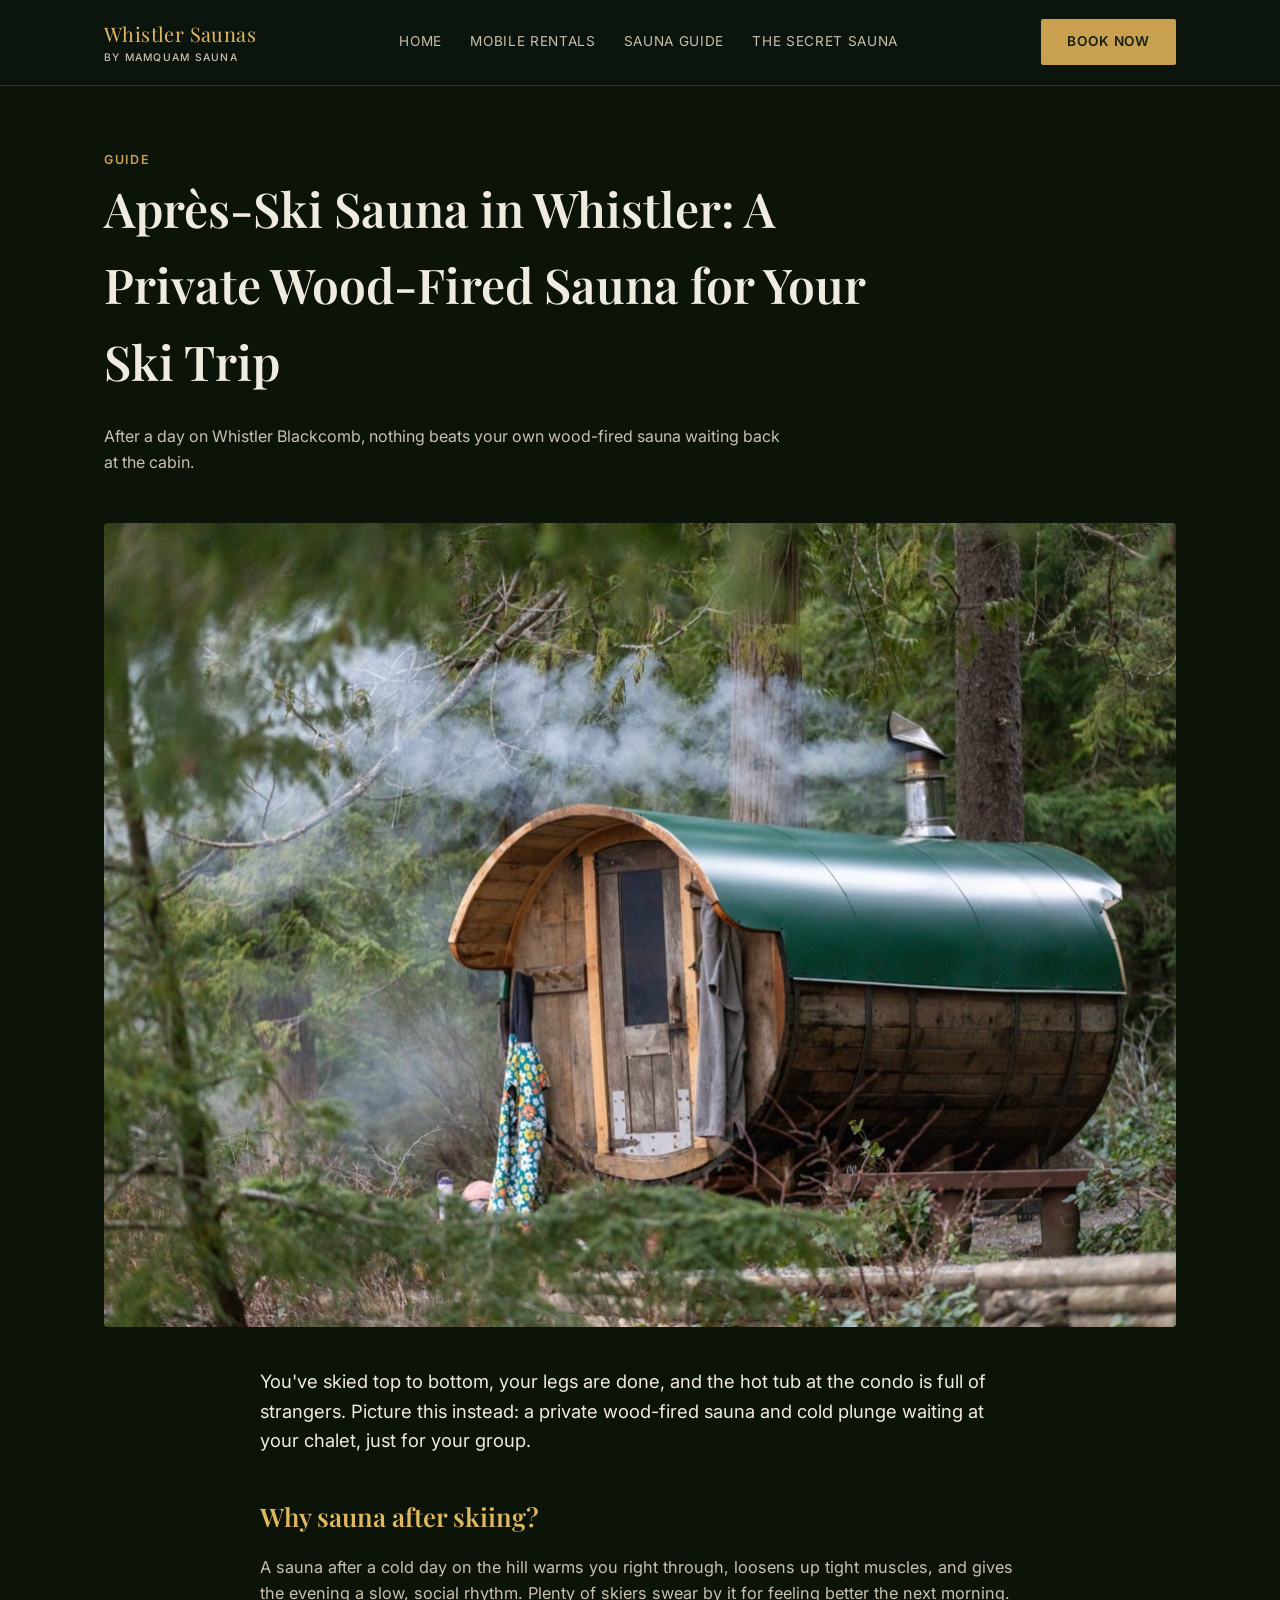
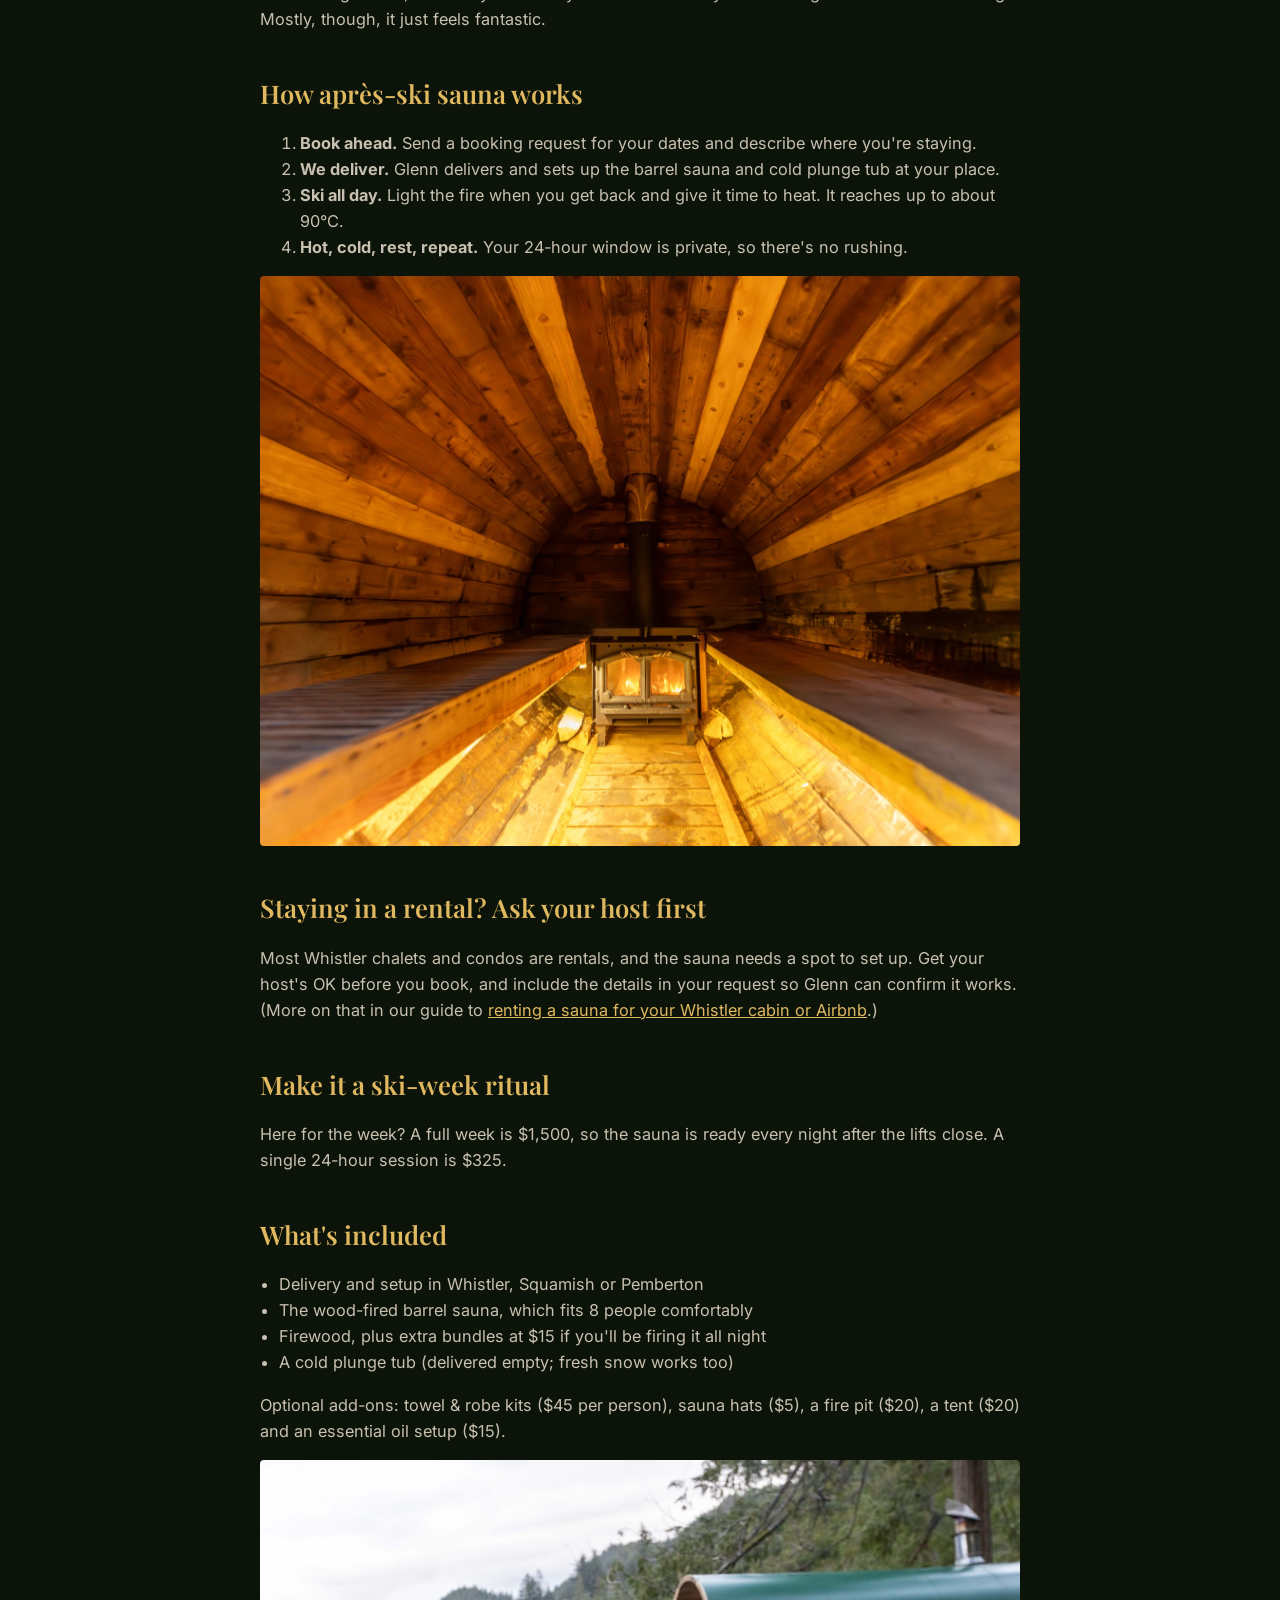
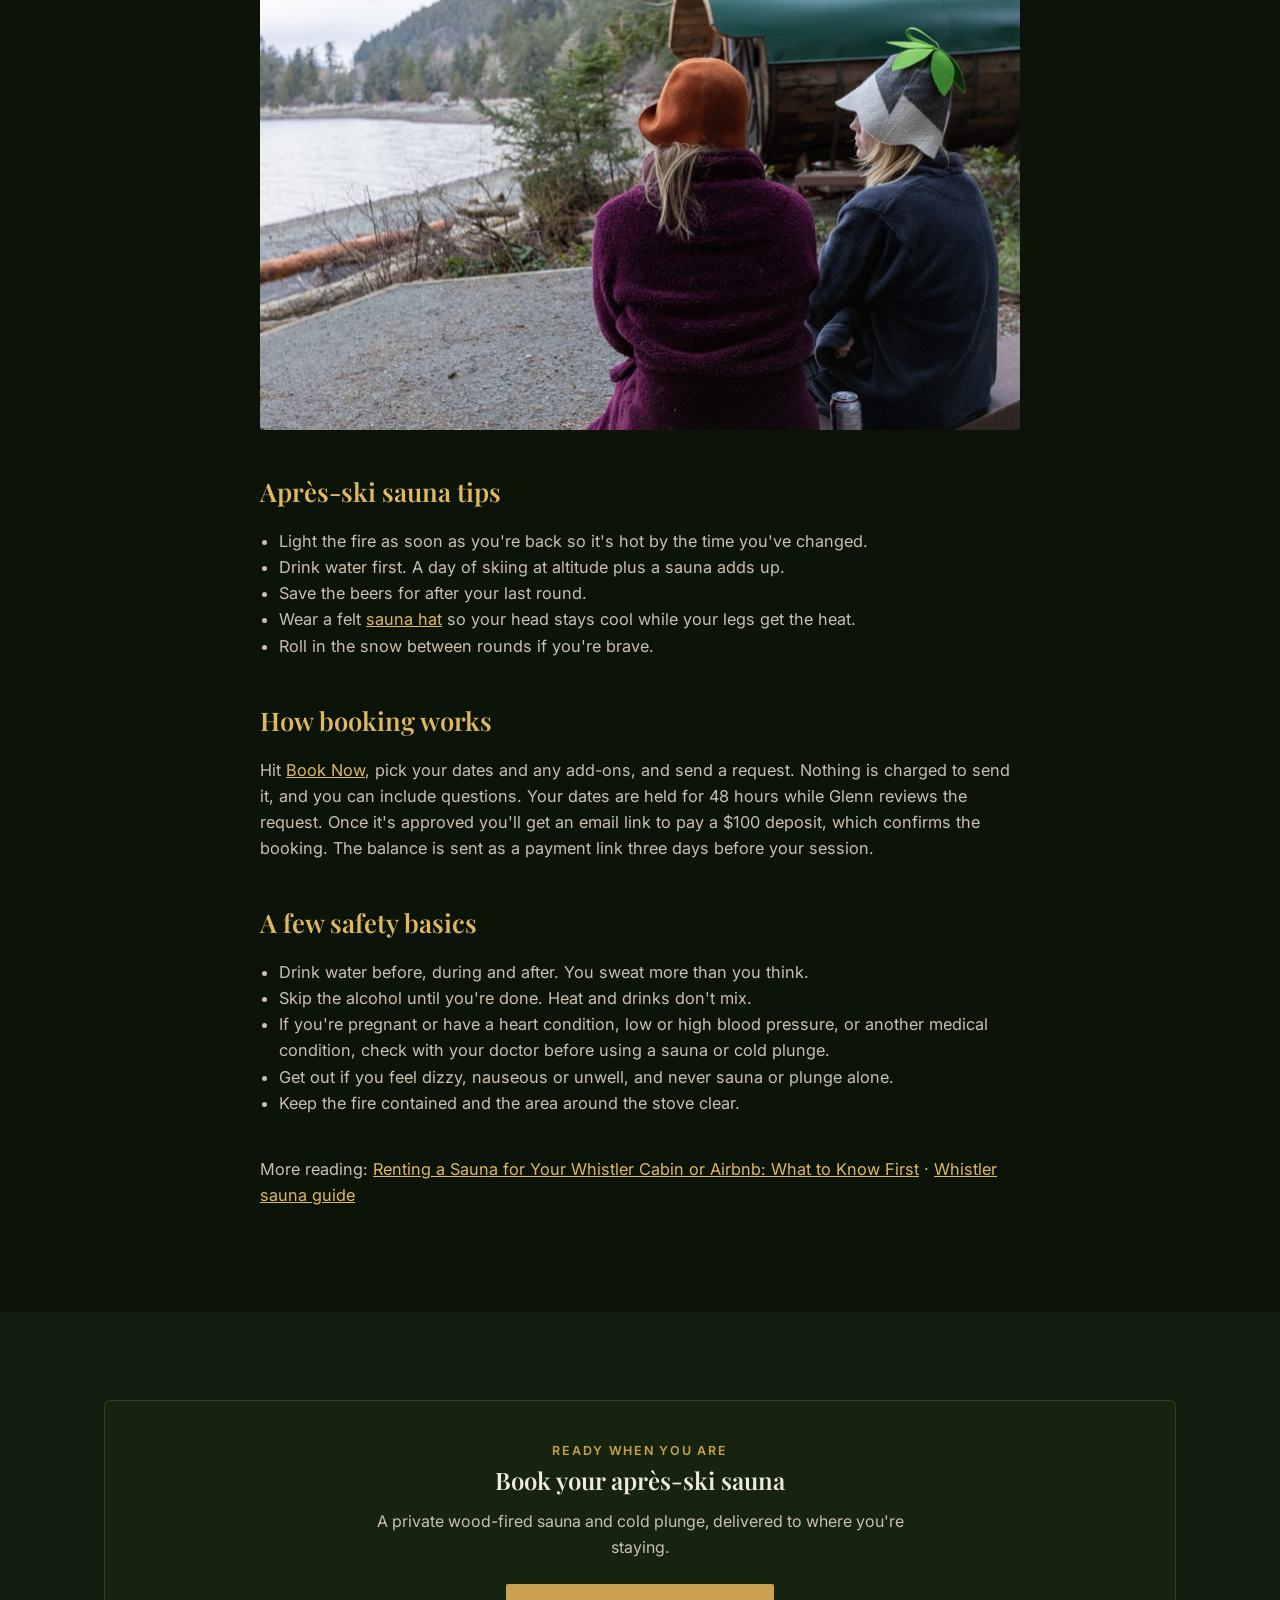
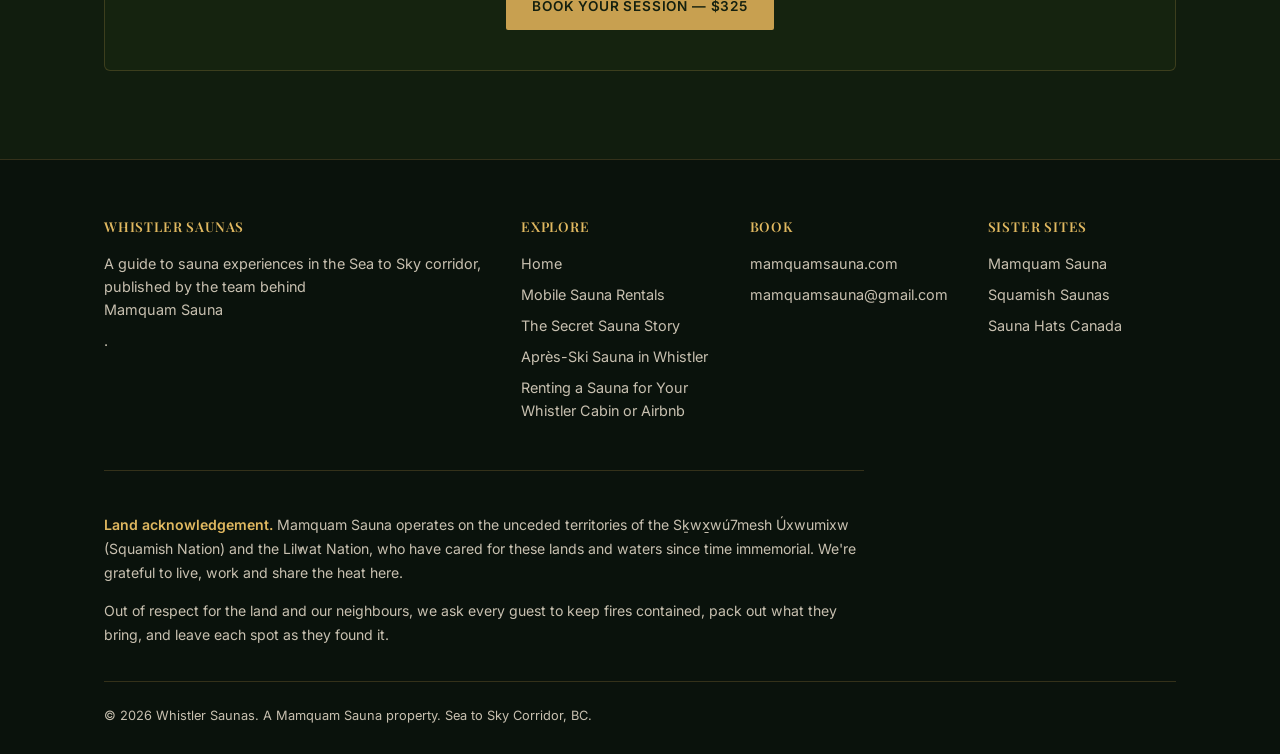
==== apres-ski-sauna-whistler.html @ ff3e61a5 "Add 2 guide posts, link them in footer and sitemap Co-Authored-By: Claude Opus 5.5 <noreply@anthropi" ====
<!DOCTYPE html>
<html lang="en">
<head>
<meta charset="UTF-8" />
<meta name="viewport" content="width=device-width, initial-scale=1.0" />
<title>Après-Ski Sauna in Whistler: A Private Wood-Fired Sauna for Your Ski Trip</title>
<meta name="description" content="Add a private wood-fired sauna and cold plunge to your Whistler ski trip. How après-ski sauna works, what it costs, and how to book delivery to your chalet or cabin." />
<meta name="robots" content="index, follow" />
<link rel="canonical" href="https://www.saunawhistler.com/apres-ski-sauna-whistler.html" />
<meta property="og:type" content="article" />
<meta property="og:title" content="Après-Ski Sauna in Whistler: A Private Wood-Fired Sauna for Your Ski Trip" />
<meta property="og:description" content="Add a private wood-fired sauna and cold plunge to your Whistler ski trip. How après-ski sauna works, what it costs, and how to book delivery to your chalet or cabin." />
<meta property="og:url" content="https://www.saunawhistler.com/apres-ski-sauna-whistler.html" />
<meta property="og:image" content="https://www.saunawhistler.com/img/sauna-steam.jpg" />
<link rel="stylesheet" href="style.css" />
<script type="application/ld+json">
{
  "@context": "https://schema.org",
  "@type": "Article",
  "headline": "Après-Ski Sauna in Whistler: A Private Wood-Fired Sauna for Your Ski Trip",
  "description": "Add a private wood-fired sauna and cold plunge to your Whistler ski trip. How après-ski sauna works, what it costs, and how to book delivery to your chalet or cabin.",
  "image": "https://www.saunawhistler.com/img/sauna-steam.jpg",
  "datePublished": "2026-10-19",
  "dateModified": "2026-10-19",
  "author": {
    "@type": "Organization",
    "name": "Mamquam Sauna"
  },
  "publisher": {
    "@type": "Organization",
    "name": "Whistler Saunas"
  },
  "mainEntityOfPage": "https://www.saunawhistler.com/apres-ski-sauna-whistler.html"
}
</script>
</head>
<body>

<header class="site">
  <div class="bar">
    <div class="brand">Whistler Saunas<small>By Mamquam Sauna</small></div>
    <nav class="main">
      <a href="index.html">Home</a>
      <a href="mobile-sauna-rentals-whistler.html">Mobile Rentals</a>
      <a href="whistler-saunas-guide.html">Sauna Guide</a>
      <a href="mamquam-sauna.html">The Secret Sauna</a>
    </nav>
    <button class="hamburger" type="button" aria-label="Menu" aria-expanded="false">&#9776;</button>
    <a href="https://rentedlocal.com/book-appointment?embed_key=mamquamsauna-f3160d" class="btn" data-book>Book Now</a>
  </div>
</header>

<section style="padding-top:64px; padding-bottom:32px;">
  <div class="wrap">
    <div class="eyebrow">Guide</div>
    <h1 style="font-size:clamp(2rem,4vw,3rem); max-width:820px;">Après-Ski Sauna in Whistler: A Private Wood-Fired Sauna for Your Ski Trip</h1>
    <p style="color:var(--text-dim); max-width:680px;">After a day on Whistler Blackcomb, nothing beats your own wood-fired sauna waiting back at the cabin.</p>
  </div>
</section>

<section style="padding-top:0;">
  <div class="wrap">
    <img class="rounded" style="margin-bottom:40px;" src="img/sauna-steam.jpg" alt="Steam rising from the wood-fired barrel sauna among the trees" loading="lazy" />
    <article class="guide">
      <p class="lead">You've skied top to bottom, your legs are done, and the hot tub at the condo is full of strangers. Picture this instead: a private wood-fired sauna and cold plunge waiting at your chalet, just for your group.</p>

      <h2>Why sauna after skiing?</h2>
      <p>A sauna after a cold day on the hill warms you right through, loosens up tight muscles, and gives the evening a slow, social rhythm. Plenty of skiers swear by it for feeling better the next morning. Mostly, though, it just feels fantastic.</p>

      <h2>How après-ski sauna works</h2>
      <ol>
        <li><strong>Book ahead.</strong> Send a booking request for your dates and describe where you're staying.</li>
        <li><strong>We deliver.</strong> Glenn delivers and sets up the barrel sauna and cold plunge tub at your place.</li>
        <li><strong>Ski all day.</strong> Light the fire when you get back and give it time to heat. It reaches up to about 90°C.</li>
        <li><strong>Hot, cold, rest, repeat.</strong> Your 24-hour window is private, so there's no rushing.</li>
      </ol>
      <img class="rounded" style="margin:12px 0 28px;" src="img/sauna-interior.jpg" alt="Inside the cedar barrel sauna, lit warm by the wood stove" loading="lazy" />

      <h2>Staying in a rental? Ask your host first</h2>
      <p>Most Whistler chalets and condos are rentals, and the sauna needs a spot to set up. Get your host's OK before you book, and include the details in your request so Glenn can confirm it works. (More on that in our guide to <a href="sauna-rental-whistler-cabin-airbnb.html" style="color:var(--gold-bright); text-decoration:underline;">renting a sauna for your Whistler cabin or Airbnb</a>.)</p>

      <h2>Make it a ski-week ritual</h2>
      <p>Here for the week? A full week is $1,500, so the sauna is ready every night after the lifts close. A single 24-hour session is $325.</p>

      <h2>What's included</h2>
      <ul>
        <li>Delivery and setup in Whistler, Squamish or Pemberton</li>
        <li>The wood-fired barrel sauna, which fits 8 people comfortably</li>
        <li>Firewood, plus extra bundles at $15 if you'll be firing it all night</li>
        <li>A cold plunge tub (delivered empty; fresh snow works too)</li>
      </ul>
      <p>Optional add-ons: towel &amp; robe kits ($45 per person), sauna hats ($5), a fire pit ($20), a tent ($20) and an essential oil setup ($15).</p>
      <img class="rounded" style="margin:12px 0 28px;" src="img/sauna-shore.jpg" alt="Two people in felt sauna hats relaxing outside the barrel sauna" loading="lazy" />

      <h2>Après-ski sauna tips</h2>
      <ul>
        <li>Light the fire as soon as you're back so it's hot by the time you've changed.</li>
        <li>Drink water first. A day of skiing at altitude plus a sauna adds up.</li>
        <li>Save the beers for after your last round.</li>
        <li>Wear a felt <a href="https://saunahatcanada.com/" style="color:var(--gold-bright); text-decoration:underline;">sauna hat</a> so your head stays cool while your legs get the heat.</li>
        <li>Roll in the snow between rounds if you're brave.</li>
      </ul>
      <h2>How booking works</h2>
      <p>Hit <a href="https://rentedlocal.com/book-appointment?embed_key=mamquamsauna-f3160d" data-book style="color:var(--gold-bright); text-decoration:underline;">Book Now</a>, pick your dates and any add-ons, and send a request. Nothing is charged to send it, and you can include questions. Your dates are held for 48 hours while Glenn reviews the request. Once it's approved you'll get an email link to pay a $100 deposit, which confirms the booking. The balance is sent as a payment link three days before your session.</p>
      <h2>A few safety basics</h2>
      <ul>
        <li>Drink water before, during and after. You sweat more than you think.</li>
        <li>Skip the alcohol until you're done. Heat and drinks don't mix.</li>
        <li>If you're pregnant or have a heart condition, low or high blood pressure, or another medical condition, check with your doctor before using a sauna or cold plunge.</li>
        <li>Get out if you feel dizzy, nauseous or unwell, and never sauna or plunge alone.</li>
        <li>Keep the fire contained and the area around the stove clear.</li>
      </ul>

      <p style="margin-top:40px; color:var(--text-dim);">More reading: <a href="sauna-rental-whistler-cabin-airbnb.html" style="color:var(--gold-bright); text-decoration:underline;">Renting a Sauna for Your Whistler Cabin or Airbnb: What to Know First</a> &middot; <a href="whistler-saunas-guide.html" style="color:var(--gold-bright); text-decoration:underline;">Whistler sauna guide</a></p>
    </article>
  </div>
</section>

<section class="alt">
  <div class="wrap">
    <div class="callout">
      <div class="eyebrow">Ready When You Are</div>
      <h2>Book your après-ski sauna</h2>
      <p>A private wood-fired sauna and cold plunge, delivered to where you're staying.</p>
      <a href="https://rentedlocal.com/book-appointment?embed_key=mamquamsauna-f3160d" class="btn" data-book>Book Your Session — $325</a>
    </div>
  </div>
</section>

<footer class="site">
  <div class="wrap">
    <div class="footer-grid">
      <div>
        <h4>Whistler Saunas</h4>
        <p>A guide to sauna experiences in the Sea to Sky corridor, published by the team behind <a href="https://www.mamquamsauna.com/">Mamquam Sauna</a>.</p>
      </div>
      <div>
        <h4>Explore</h4>
        <a href="index.html">Home</a>
        <a href="mobile-sauna-rentals-whistler.html">Mobile Sauna Rentals</a>
        <a href="mamquam-sauna.html">The Secret Sauna Story</a>
        <a href="apres-ski-sauna-whistler.html">Après-Ski Sauna in Whistler</a>
        <a href="sauna-rental-whistler-cabin-airbnb.html">Renting a Sauna for Your Whistler Cabin or Airbnb</a>
      </div>
      <div>
        <h4>Book</h4>
        <a href="https://www.mamquamsauna.com/">mamquamsauna.com</a>
        <a href="mailto:mamquamsauna@gmail.com">mamquamsauna@gmail.com</a>
      </div>
      <div>
        <h4>Sister Sites</h4>
        <a href="https://www.mamquamsauna.com/">Mamquam Sauna</a>
        <a href="https://www.saunasquamish.com/">Squamish Saunas</a>
        <a href="https://saunahatcanada.com/">Sauna Hats Canada</a>
      </div>
    </div>
    <div class="land-ack">
      <p><strong>Land acknowledgement.</strong> Mamquam Sauna operates on the unceded territories of the Sḵwx̱wú7mesh Úxwumixw (Squamish Nation) and the Lil̓wat Nation, who have cared for these lands and waters since time immemorial. We're grateful to live, work and share the heat here.</p>
      <p>Out of respect for the land and our neighbours, we ask every guest to keep fires contained, pack out what they bring, and leave each spot as they found it.</p>
    </div>
    <div class="footer-bottom">
      <span>&copy; 2026 Whistler Saunas. A Mamquam Sauna property. Sea to Sky Corridor, BC.</span>
    </div>
  </div>
</footer>

<script src="https://rentedlocal.com/rented-local-widget.js" data-embed-key="mamquamsauna-f3160d" data-embed-auto="false" defer></script>
<script src="https://sauna-chat.thefulltimehobby.workers.dev/widget.js" defer></script>
<script src="site.js" defer></script>
<!-- Cloudflare Web Analytics --><script defer src='https://static.cloudflareinsights.com/beacon.min.js' data-cf-beacon='{"token": "db06bb6c905c46f0a8a3f0b2accabcf7"}'></script><!-- End Cloudflare Web Analytics -->
</body>
</html>
---- style.css ----
@import url('https://fonts.googleapis.com/css2?family=Playfair+Display:wght@400;600;700&family=Inter:wght@300;400;500;600&display=swap');

:root {
  --bg: #0c1409;
  --bg-alt: #111d0e;
  --panel: #15230f;
  --gold: #c8a050;
  --gold-bright: #e0b860;
  --text: #f0ebe1;
  --text-dim: #c8c0b0;
  --border: rgba(200, 160, 80, 0.22);
}

* { box-sizing: border-box; }

html { scroll-behavior: smooth; }

body {
  margin: 0;
  background: var(--bg);
  color: var(--text);
  font-family: 'Inter', -apple-system, BlinkMacSystemFont, sans-serif;
  line-height: 1.6;
}

h1, h2, h3, h4 { font-family: 'Playfair Display', serif; font-weight: 600; margin: 0 0 0.5em; }

a { color: inherit; text-decoration: none; }

.wrap { max-width: 1120px; margin: 0 auto; padding: 0 24px; }

.eyebrow {
  color: var(--gold);
  letter-spacing: 0.14em;
  text-transform: uppercase;
  font-size: 0.78rem;
  font-weight: 600;
}

header.site {
  position: sticky;
  top: 0;
  z-index: 50;
  background: rgba(13, 22, 16, 0.92);
  backdrop-filter: blur(6px);
  border-bottom: 1px solid var(--border);
}
header.site .bar {
  display: flex;
  align-items: center;
  justify-content: space-between;
  padding: 18px 24px;
  max-width: 1120px;
  margin: 0 auto;
}
.brand {
  font-family: 'Playfair Display', serif;
  font-size: 1.25rem;
  color: var(--gold-bright);
  letter-spacing: 0.02em;
}
.brand small { display: block; font-family: 'Inter', sans-serif; font-size: 0.65rem; letter-spacing: 0.12em; color: var(--text-dim); text-transform: uppercase; font-weight: 500; }
nav.main { display: flex; gap: 28px; align-items: center; }
nav.main a { font-size: 0.85rem; letter-spacing: 0.05em; text-transform: uppercase; color: var(--text-dim); }
nav.main a:hover { color: var(--gold-bright); }
.btn {
  display: inline-block;
  background: var(--gold);
  color: #14200f;
  padding: 12px 26px;
  border-radius: 2px;
  font-weight: 600;
  font-size: 0.85rem;
  letter-spacing: 0.06em;
  text-transform: uppercase;
  border: none;
  cursor: pointer;
}
.btn:hover { background: var(--gold-bright); }
.btn.ghost {
  background: transparent;
  color: var(--text);
  border: 1px solid var(--border);
}
.btn.ghost:hover { border-color: var(--gold); color: var(--gold-bright); }

.hero {
  position: relative;
  min-height: 78vh;
  display: flex;
  align-items: center;
  background-size: cover;
  background-position: center;
}
.hero::before {
  content: '';
  position: absolute;
  inset: 0;
  background: linear-gradient(180deg, rgba(10,16,11,0.55) 0%, rgba(10,16,11,0.75) 55%, rgba(10,16,11,0.95) 100%);
}
.hero .wrap { position: relative; z-index: 2; padding-top: 60px; padding-bottom: 60px; }
.hero h1 { font-size: clamp(2.4rem, 5vw, 4.2rem); color: #fff; margin-bottom: 0.3em; }
.hero h1 em { font-style: italic; color: var(--gold-bright); }
.hero p.lead { max-width: 640px; font-size: 1.15rem; color: var(--text-dim); margin-bottom: 1.8em; }
.hero .cta-row { display: flex; gap: 16px; flex-wrap: wrap; }

section { padding: 88px 0; }
section.alt { background: var(--bg-alt); }
.section-head { max-width: 680px; margin-bottom: 48px; }
.section-head h2 { font-size: clamp(1.8rem, 3.4vw, 2.6rem); }

.grid-3 { display: grid; grid-template-columns: repeat(3, 1fr); gap: 28px; }
.grid-2 { display: grid; grid-template-columns: 1fr 1fr; gap: 48px; align-items: center; }

.card {
  background: var(--panel);
  border: 1px solid var(--border);
  padding: 32px 28px;
  border-radius: 4px;
}
.card h3 { color: var(--gold-bright); font-size: 1.15rem; }
.card p { color: var(--text-dim); font-size: 0.95rem; margin: 0; }

img.rounded { width: 100%; border-radius: 4px; display: block; }

.locations-grid { display: grid; grid-template-columns: repeat(3, 1fr); gap: 24px; }
.loc-card {
  position: relative;
  border-radius: 4px;
  overflow: hidden;
  height: 340px;
  background-size: cover;
  background-position: center;
  display: flex;
  align-items: flex-end;
}
.loc-card::before { content: ''; position: absolute; inset: 0; background: linear-gradient(180deg, rgba(13,22,16,0) 30%, rgba(13,22,16,0.92) 100%); }
.loc-card .inner { position: relative; z-index: 2; padding: 24px; }
.loc-card .eyebrow { color: var(--gold-bright); }
.loc-card h3 { margin: 4px 0 6px; color: #fff; }
.loc-card p { color: var(--text-dim); font-size: 0.88rem; margin: 0; }

.faq-item { border-bottom: 1px solid var(--border); padding: 22px 0; }
.faq-item h3 { font-size: 1.05rem; color: var(--gold-bright); margin-bottom: 8px; }
.faq-item p { color: var(--text-dim); margin: 0; }

.pull-quote {
  font-family: 'Playfair Display', serif;
  font-style: italic;
  font-size: clamp(1.3rem, 2.6vw, 1.8rem);
  text-align: center;
  color: var(--gold-bright);
  max-width: 780px;
  margin: 0 auto;
}

.callout {
  background: var(--panel);
  border: 1px solid var(--border);
  border-radius: 6px;
  padding: 40px;
  text-align: center;
}
.callout h2 { margin-bottom: 0.4em; }
.callout p { color: var(--text-dim); max-width: 560px; margin: 0 auto 24px; }

article.guide {
  max-width: 760px;
  margin: 0 auto;
}
article.guide h2 { margin-top: 1.6em; font-size: 1.6rem; color: var(--gold-bright); }
article.guide p, article.guide li { color: var(--text-dim); font-size: 1.02rem; }
article.guide ul { padding-left: 1.2em; }
article.guide .lead { font-size: 1.15rem; color: var(--text); }

footer.site {
  background: #0a120c;
  border-top: 1px solid var(--border);
  padding: 56px 0 28px;
}
.footer-grid { display: grid; grid-template-columns: 2fr 1fr 1fr 1fr; gap: 40px; margin-bottom: 40px; }
.footer-grid h4 { color: var(--gold-bright); font-size: 0.85rem; text-transform: uppercase; letter-spacing: 0.06em; margin-bottom: 14px; }
.footer-grid p, .footer-grid a { color: var(--text-dim); font-size: 0.9rem; display: block; margin-bottom: 8px; }
.footer-grid a:hover { color: var(--gold-bright); }
.footer-bottom { border-top: 1px solid var(--border); padding-top: 24px; font-size: 0.8rem; color: var(--text-dim); display: flex; justify-content: space-between; flex-wrap: wrap; gap: 12px; }

.hamburger { display: none; background: none; border: none; color: var(--text); font-size: 1.5rem; cursor: pointer; }

@media (max-width: 860px) {
  .grid-3 { grid-template-columns: 1fr; }
  .grid-2 { grid-template-columns: 1fr; }
  .locations-grid { grid-template-columns: 1fr; }
  .footer-grid { grid-template-columns: 1fr; }
  nav.main { display: none; }
  .hamburger { display: block; }
  header.site .bar { flex-wrap: wrap; gap: 12px; padding: 14px 20px; }
  header.site .bar > .btn { padding: 10px 16px; font-size: 0.75rem; margin-left: auto; }
  header.site.menu-open nav.main {
    display: flex; flex-direction: column; align-items: flex-start; gap: 0;
    order: 10; width: 100%; padding: 8px 0 12px; border-top: 1px solid var(--border);
  }
  header.site.menu-open nav.main a { padding: 12px 0; font-size: 0.95rem; width: 100%; }
  .hero { min-height: 72vh; }
  .hero h1 { font-size: 2.1rem; line-height: 1.15; }
  section { padding: 64px 0; }
  .callout { padding: 32px 22px; }
}

/* Refresh: real photos, tighter hero, photo strip */
.hero { background-position: center 60%; min-height: min(78vh, 780px); }
.hero::before { background: linear-gradient(180deg, rgba(12,20,9,0.35) 0%, rgba(12,20,9,0.6) 50%, rgba(12,20,9,0.96) 100%); }
.hero .lead { color: #e6dfd2; }
.hero .facts { display: flex; flex-wrap: wrap; gap: 10px 22px; margin: 0 0 28px; padding: 0; list-style: none; color: var(--gold-bright); font-size: 0.85rem; letter-spacing: 0.06em; text-transform: uppercase; font-weight: 600; }
.hero .facts li::before { content: '\2022'; margin-right: 8px; color: var(--gold); }
.hero .facts li:first-child::before { content: none; margin: 0; }
.hamburger { width: 44px; height: 44px; line-height: 1; }
img.rounded { aspect-ratio: 4 / 3; object-fit: cover; }
.photo-strip { display: grid; grid-template-columns: 1.3fr 1fr; gap: 16px; }
.photo-strip figure { margin: 0; }
.photo-strip img { width: 100%; height: 360px; object-fit: cover; border-radius: 4px; display: block; }
.photo-strip figcaption { color: var(--text-dim); font-size: 0.85rem; margin-top: 8px; }
.photo-strip.three { grid-template-columns: 1.2fr 1fr 1fr; }
.photo-strip.three img { height: 320px; }
@media (max-width: 860px) {
  .photo-strip, .photo-strip.three { grid-template-columns: 1fr; }
  .photo-strip img, .photo-strip.three img { height: 240px; }
}

/* Hero text sits left; photo subject shows on the right */
.hero .wrap { width: 100%; }
.hero .wrap > * { max-width: 620px; }
.hero .wrap > h1 { max-width: 900px; }
.hero::before {
  background:
    linear-gradient(90deg, rgba(12,20,9,0.85) 0%, rgba(12,20,9,0.55) 45%, rgba(12,20,9,0.1) 100%),
    linear-gradient(180deg, rgba(12,20,9,0) 60%, rgba(12,20,9,0.95) 100%);
}
@media (max-width: 860px) {
  .hero::before { background: linear-gradient(180deg, rgba(12,20,9,0.45) 0%, rgba(12,20,9,0.7) 50%, rgba(12,20,9,0.96) 100%); }
}

/* Land acknowledgement (footer, every page) */
.land-ack { border-top: 1px solid var(--border); padding: 28px 0 4px; margin-bottom: 20px; max-width: 760px; }
.land-ack p { color: var(--text-dim); font-size: 0.88rem; line-height: 1.7; margin-bottom: 10px; }
.land-ack strong { color: var(--gold-bright); font-weight: 600; }
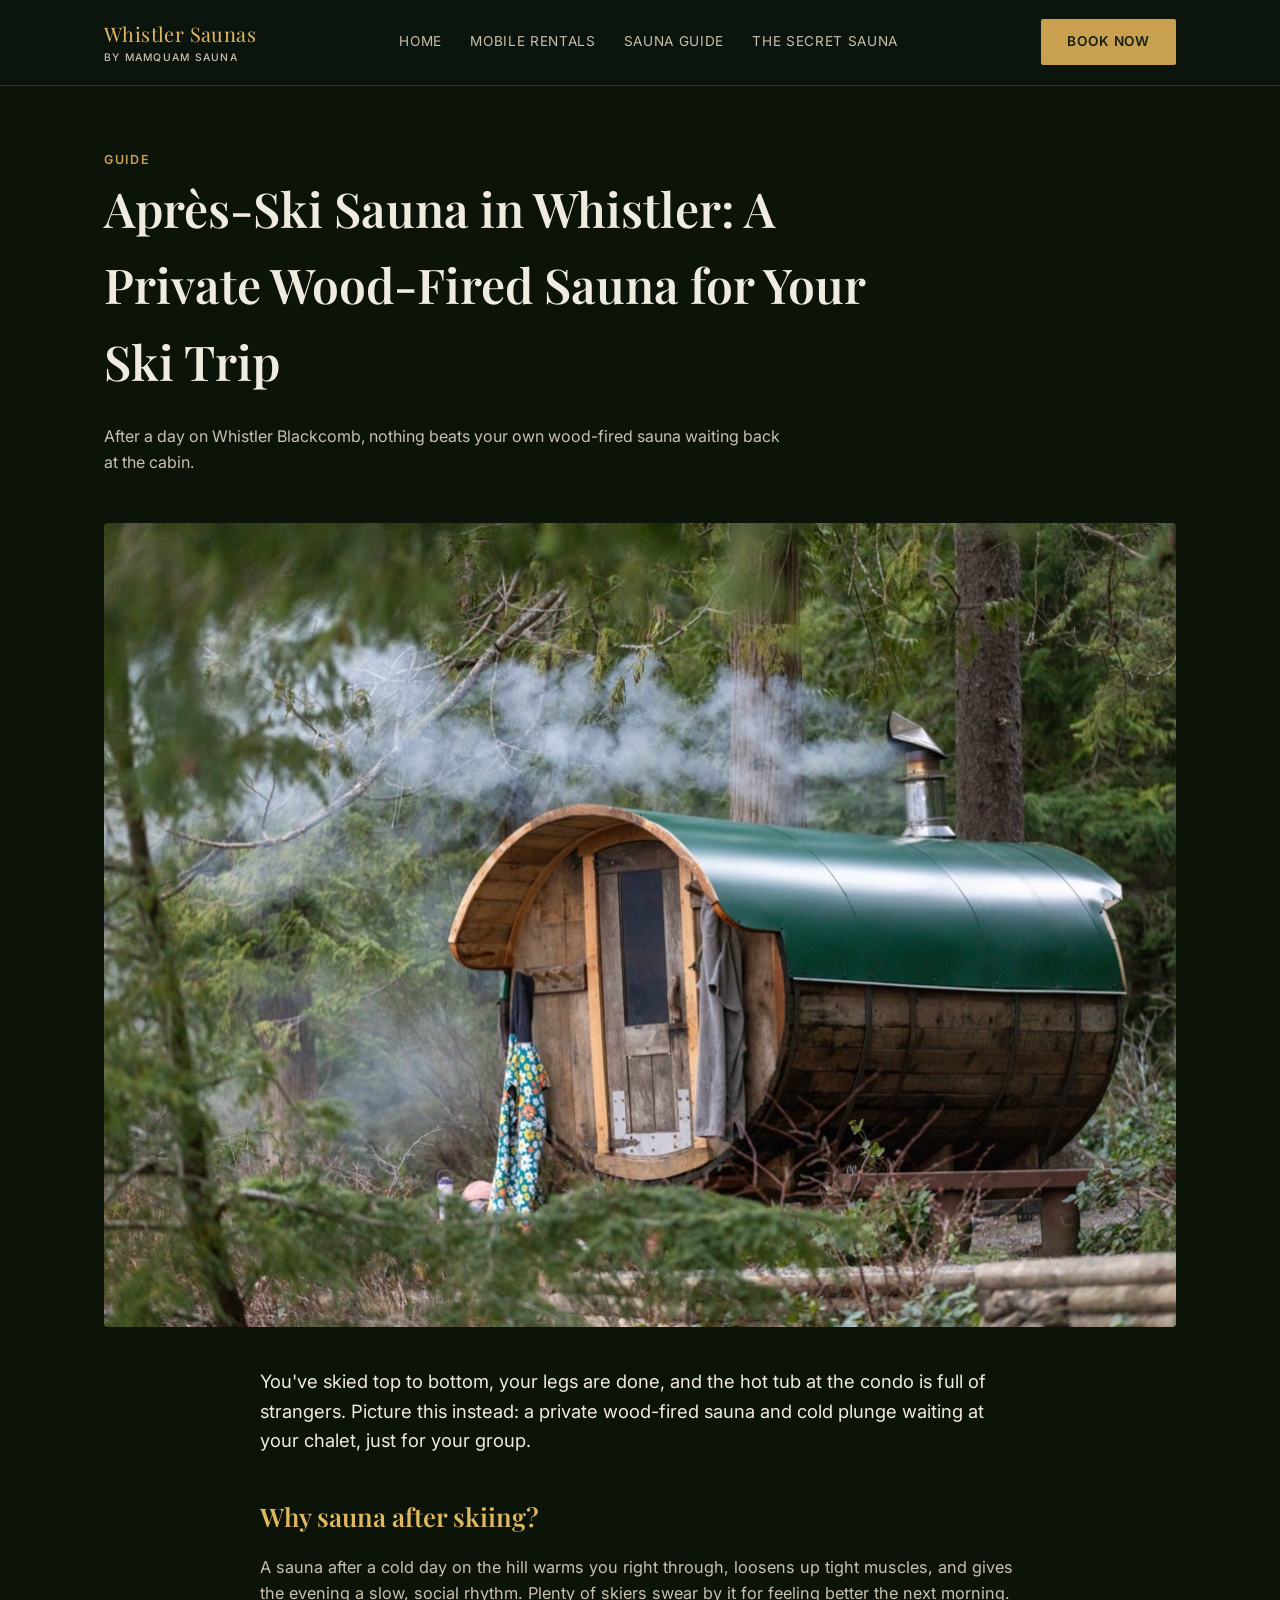
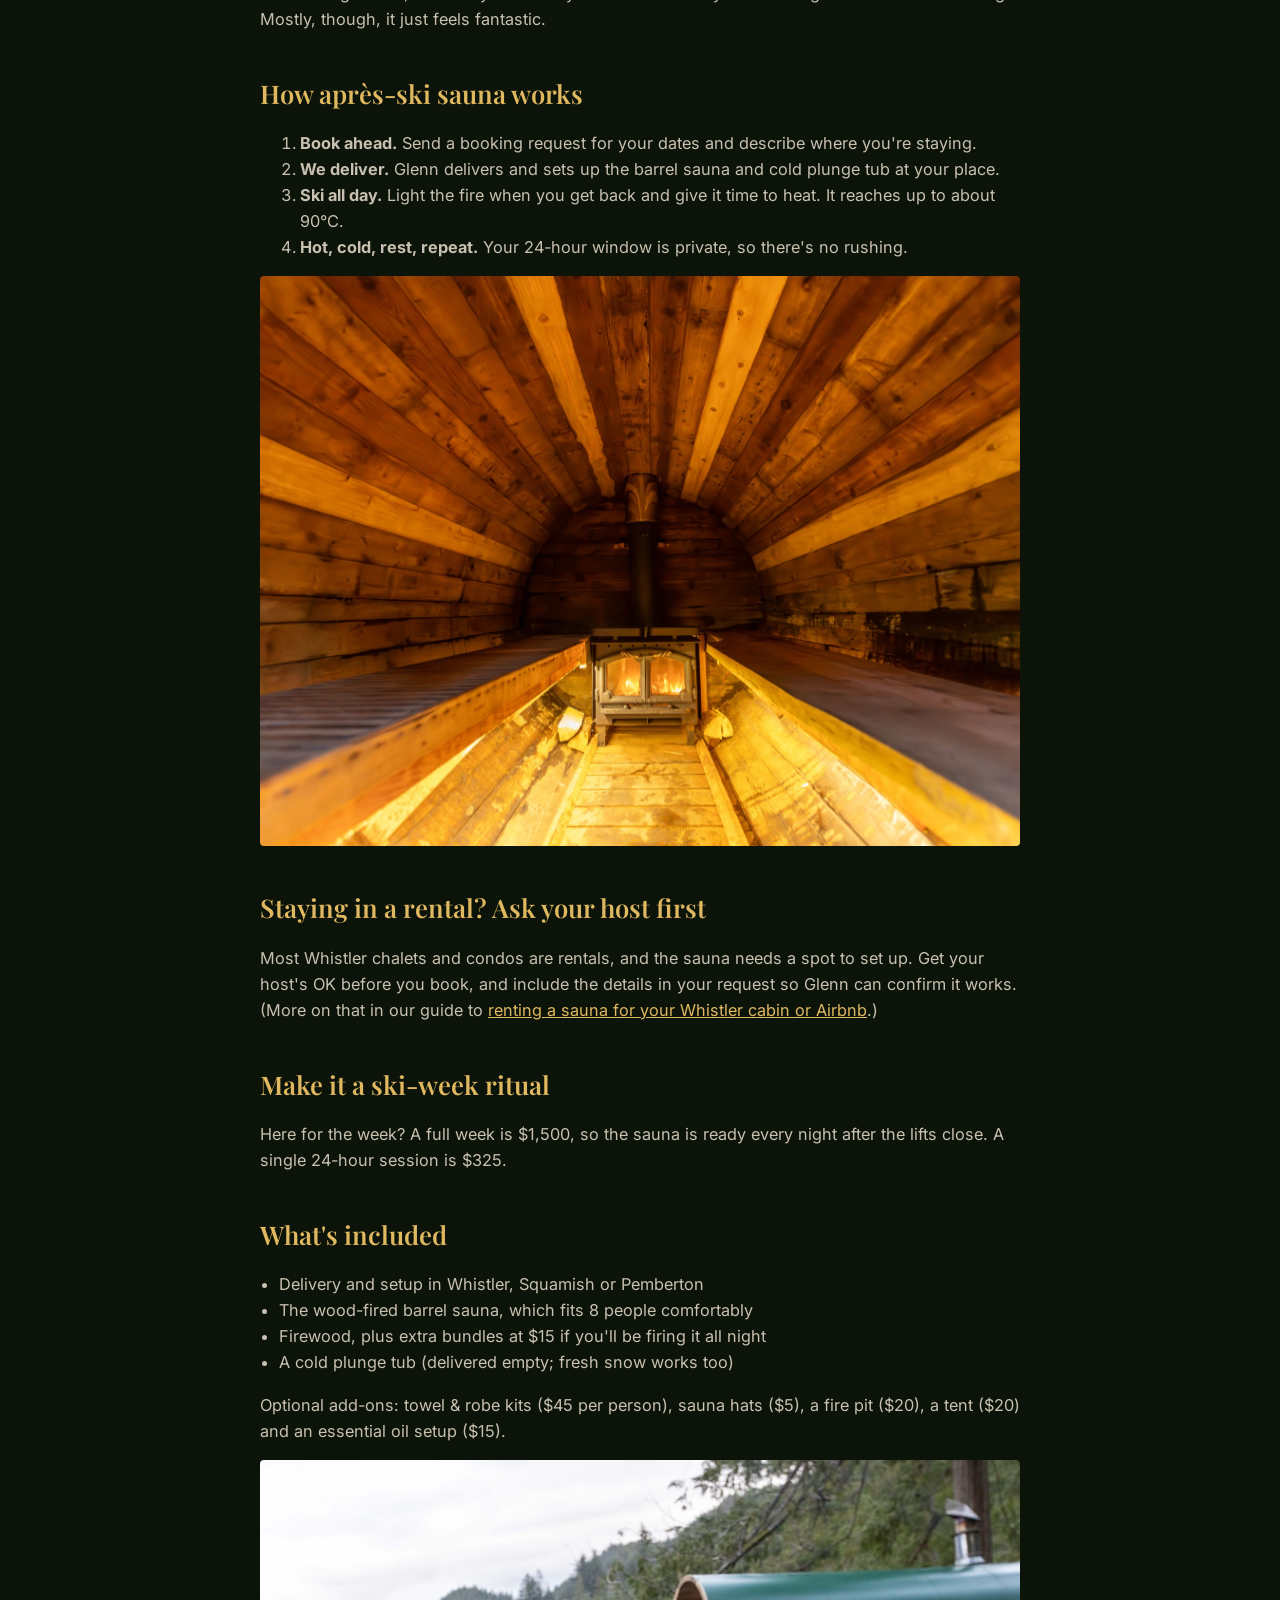
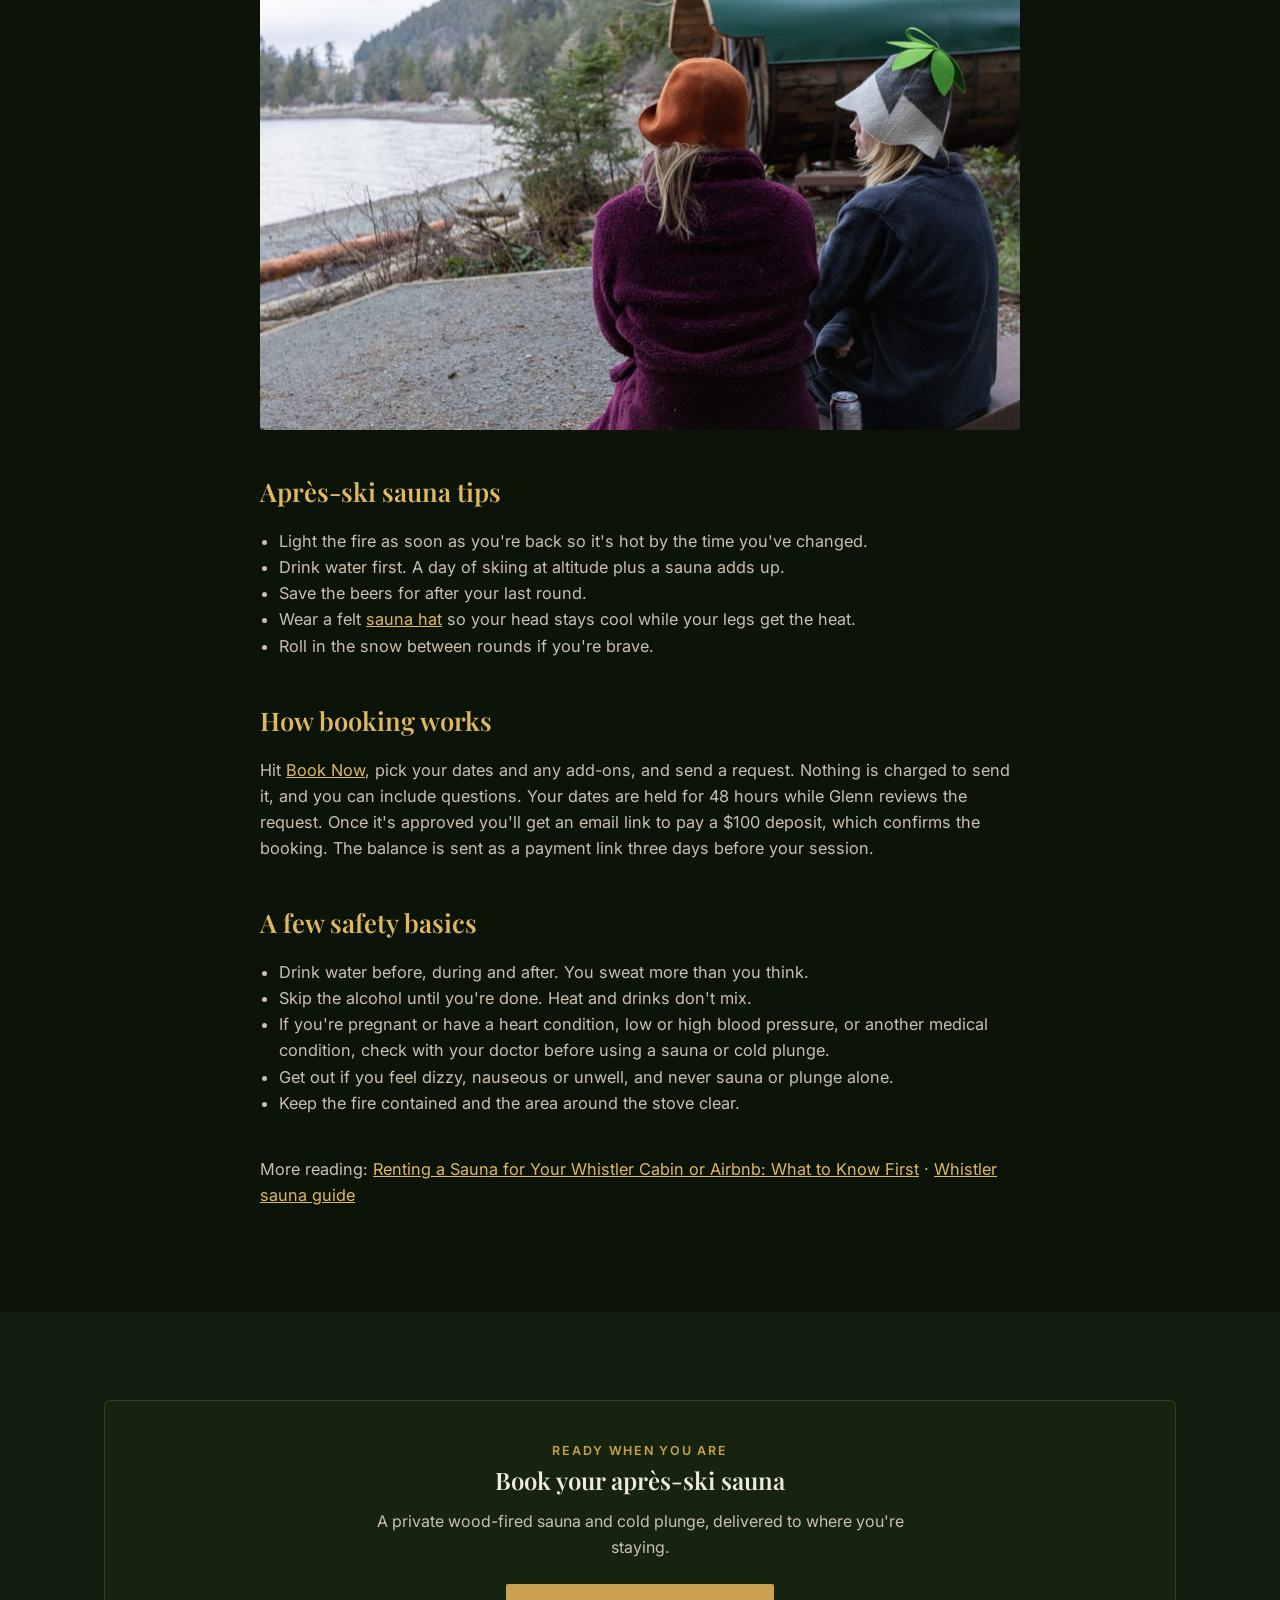
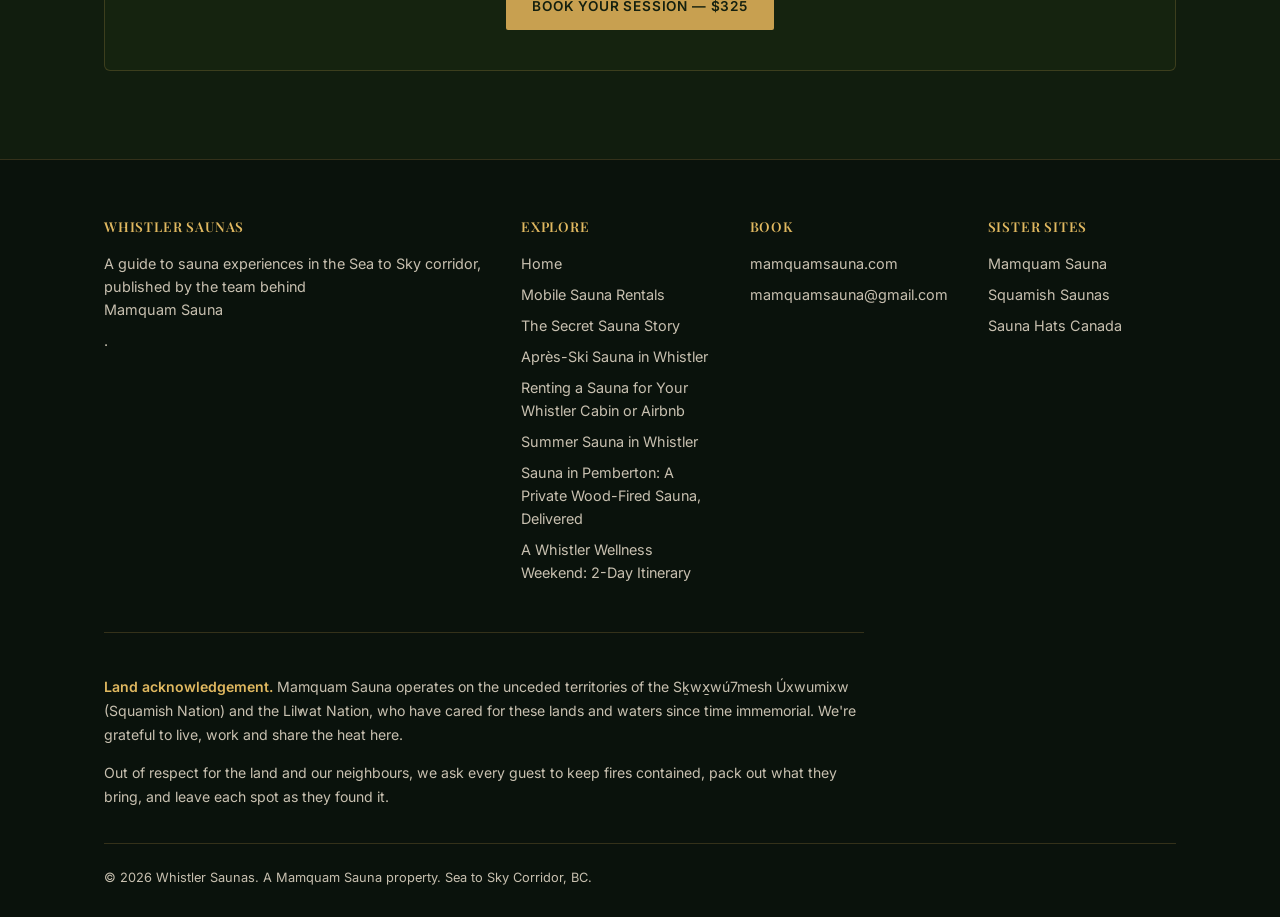
==== commit b369d14b: "Add guides: summer sauna in Whistler, Pemberton sauna rental, Whistler wellness weekend Co-Authored-" ====
--- a/apres-ski-sauna-whistler.html
+++ b/apres-ski-sauna-whistler.html
@@ -141,6 +141,9 @@
         <a href="mamquam-sauna.html">The Secret Sauna Story</a>
         <a href="apres-ski-sauna-whistler.html">Après-Ski Sauna in Whistler</a>
         <a href="sauna-rental-whistler-cabin-airbnb.html">Renting a Sauna for Your Whistler Cabin or Airbnb</a>
+        <a href="summer-sauna-whistler.html">Summer Sauna in Whistler</a>
+        <a href="pemberton-sauna-rental.html">Sauna in Pemberton: A Private Wood-Fired Sauna, Delivered</a>
+        <a href="whistler-wellness-weekend.html">A Whistler Wellness Weekend: 2-Day Itinerary</a>
       </div>
       <div>
         <h4>Book</h4>
